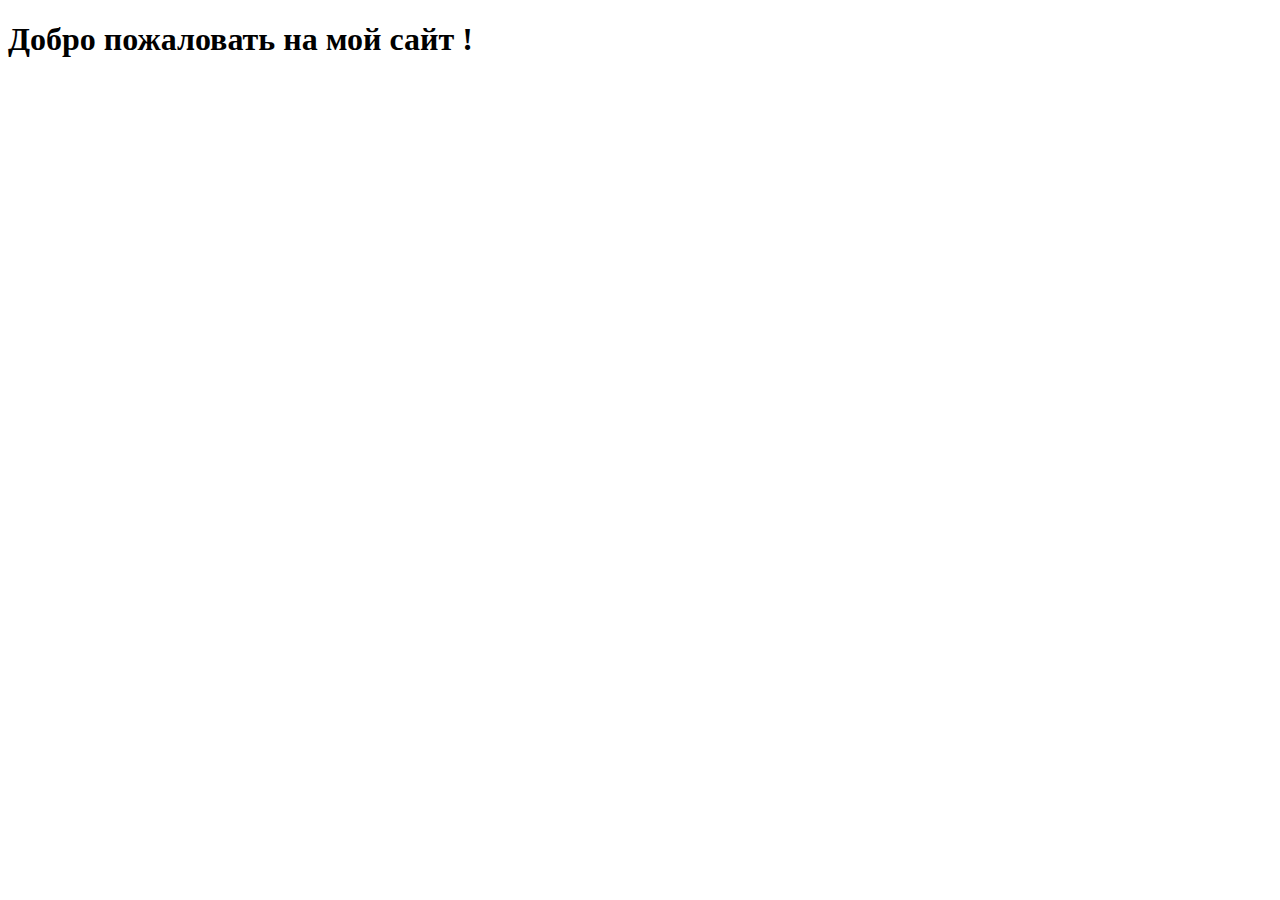
==== index.html @ 73c5ef03 "добавленная нулевая версия index.html" ====
<!DOCTYPE html>
<html lang="en">
<head>
    <meta charset="UTF-8">
    <meta name="viewport" content="width=device-width, initial-scale=1.0">
    <title>Welcome</title>
</head>
<body>
    <h1>Добро пожаловать на мой сайт !</h1>   
</body>
</html>
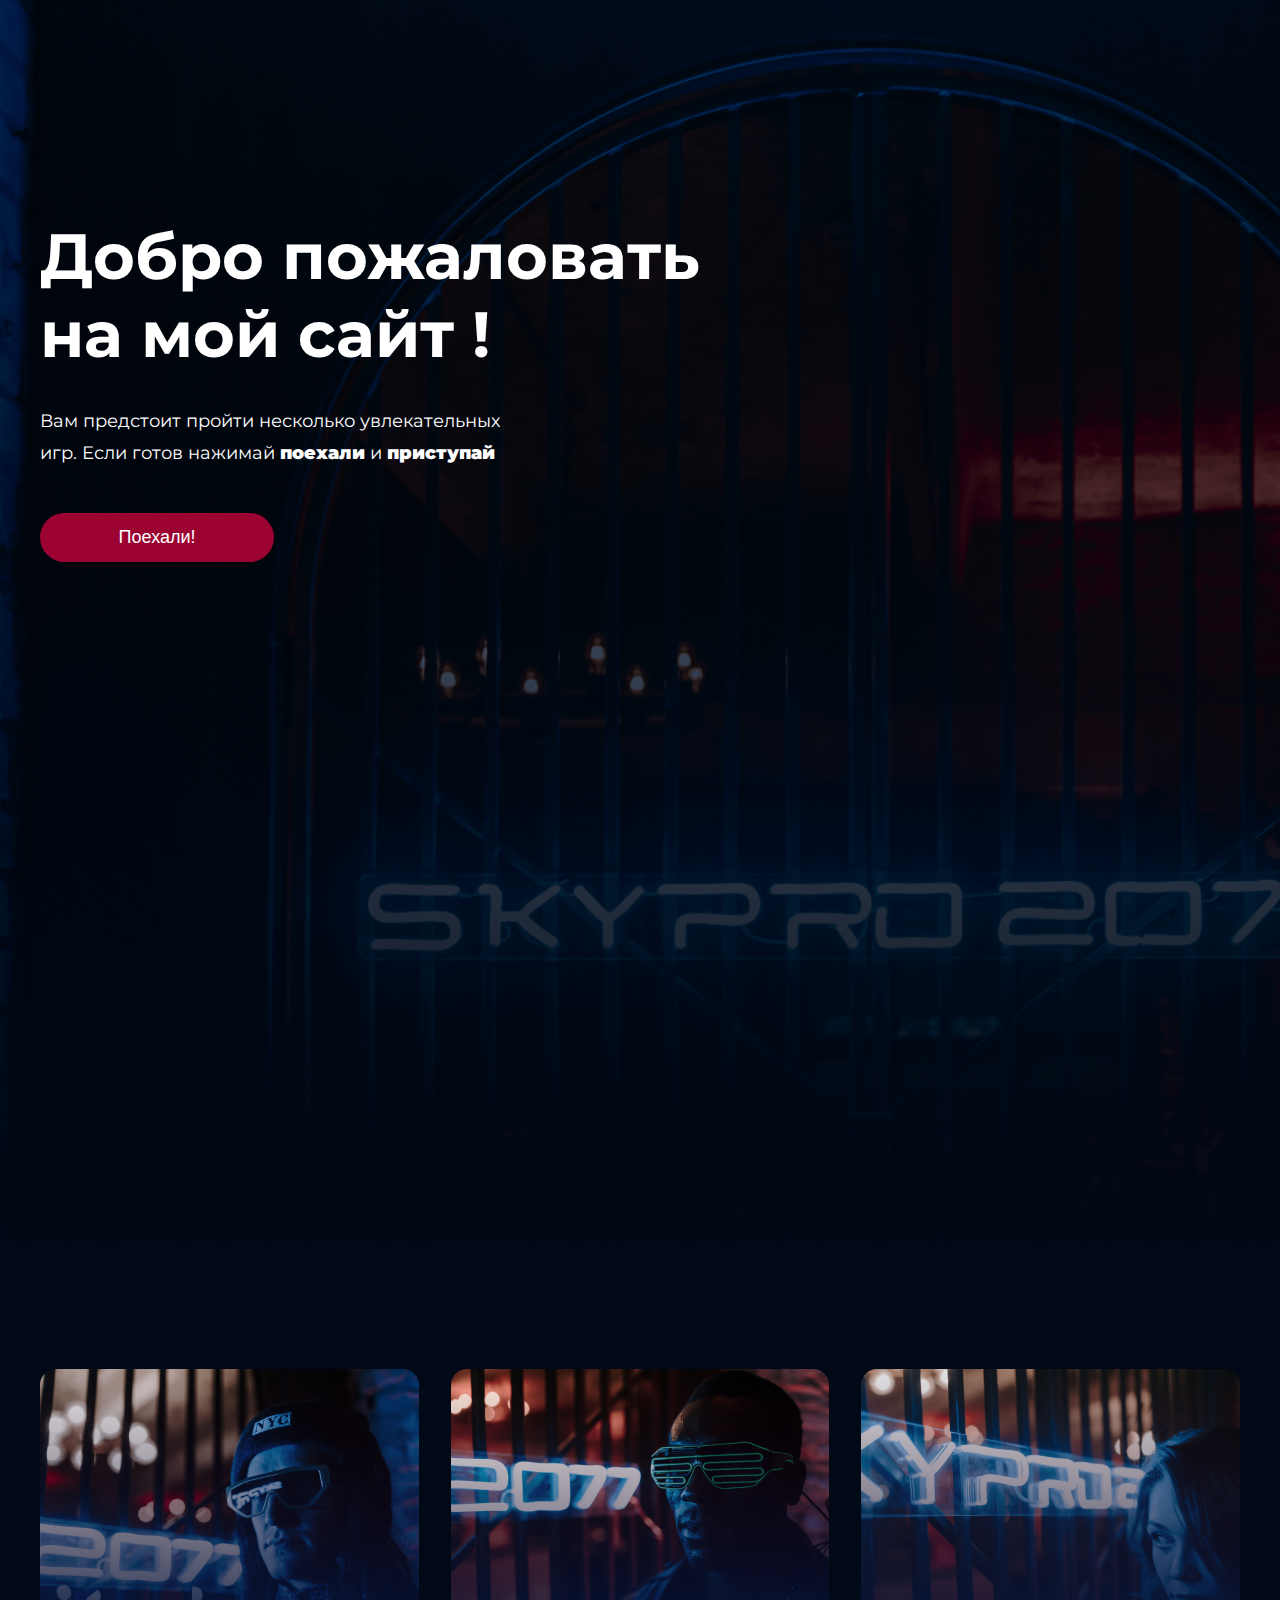
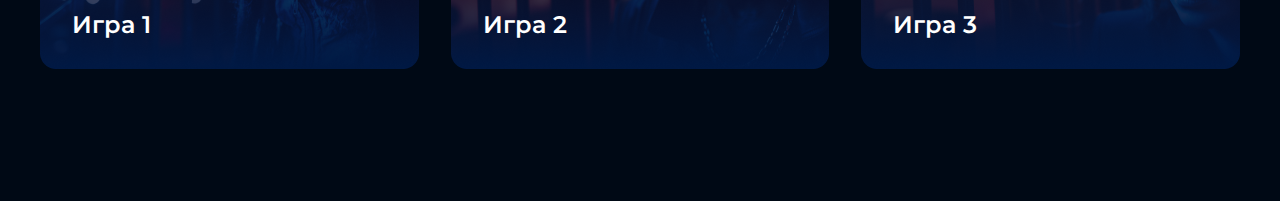
==== commit 0f955626: "сверстала блок макета будущего сайта index.html + css" ====
--- a/index.html
+++ b/index.html
@@ -4,8 +4,39 @@
     <meta charset="UTF-8">
     <meta name="viewport" content="width=device-width, initial-scale=1.0">
     <title>Welcome</title>
+    <link rel="stylesheet" href="style.css">
+    <link rel="preconnect" href="https://fonts.googleapis.com">
+    <link rel="preconnect" href="https://fonts.gstatic.com" crossorigin>
+    <link href="https://fonts.googleapis.com/css2?family=Montserrat:wght@400;600;700&display=swap" rel="stylesheet">
+
 </head>
 <body>
-    <h1>Добро пожаловать на мой сайт !</h1>   
+    <div class="body__content">
+            <!-- Header -->
+            <div class="header center">
+                <h1 class="header__text_top">Добро пожаловать <br>на мой сайт !</h1> 
+                <p class="header__text_content">Вам предстоит пройти несколько увлекательных игр. Если готов нажимай <span class="header__text_go"><b>поехали</b></span> и <span class="header__text_go"><b>приступай</b></span></p>
+                <div class="">
+                    <button class="header__button">Поехали!</button>
+                </div> 
+            </div>  
+       
+        <div class="content center">
+            <div class="game">
+               <a class="game__img" href=""><img src="./img/Rectangle 6.png" alt="Game">
+                    <p class="game__name">Игра 1</p>
+                </a>
+            </div>
+            <div class="game">
+                <a class="game__img" href=""><img src="./img/Rectangle 7.png" alt="Game">
+                <p class="game__name">Игра 2</p></a>
+            </div>
+            <div class="game">
+                <a class="game__img" href=""><img src="./img/Rectangle 8.png" alt="Game">
+                <p class="game__name">Игра 3</p></a>
+            </div>
+        </div>
+    </div>
+    
 </body>
 </html>--- a/style.css
+++ b/style.css
@@ -0,0 +1,92 @@
+* {
+  margin: 0;
+  padding: 0;
+}
+
+body {
+  font-family: Montserrat;
+}
+
+.body_content {
+  display: grid;
+  grid-template-columns: repeat(12, 1fr);
+  gap: 32px;
+}
+
+.center {
+  padding-left: calc(50% - 600px);
+  padding-right: calc(50% - 600px);
+}
+
+.header {
+  background: linear-gradient(180deg, rgba(0, 0, 0, 0) -7.355%, rgb(0, 9, 21) 100%), url(0001);
+  background-image: url(./img/Rectangle\ 1.png);
+  background-size: cover;
+  width: 1440px;
+  height: 1024px;
+  padding-top: 217px;
+}
+.header__text_top {
+  color: #FFF;
+  font-size: 64px;
+  font-style: normal;
+  font-weight: 700;
+  line-height: normal;
+}
+.header__text_content {
+  color: #FFF;
+  font-size: 18px;
+  font-style: normal;
+  font-weight: 400;
+  line-height: 32px;
+  width: 481px;
+  padding-top: 32px;
+  padding-bottom: 44px;
+}
+.header__text_go {
+  color: #FFF;
+  font-size: 18px;
+  font-style: normal;
+  font-weight: 700;
+  line-height: 32px;
+}
+.header__button {
+  box-sizing: border-box;
+  width: 234.063px;
+  height: 48.603px;
+  border-radius: 30px;
+  background: #9C0332;
+  color: #FFF;
+  font-size: 18px;
+  font-style: normal;
+  font-weight: 400;
+  line-height: normal;
+  border: none;
+}
+
+.content {
+  display: flex;
+  justify-content: center;
+  gap: 32px;
+  background-color: #000915;
+  box-sizing: border-box;
+  padding-top: 128px;
+  padding-bottom: 128px;
+  border: none;
+}
+
+.game__img {
+  position: relative;
+}
+.game__name {
+  color: #FFF;
+  font-family: Montserrat;
+  font-size: 24px;
+  font-style: normal;
+  font-weight: 600;
+  line-height: 32px;
+  box-sizing: border-box;
+  left: 32px;
+  bottom: 32px;
+  position: absolute;
+}/*# sourceMappingURL=style.css.map */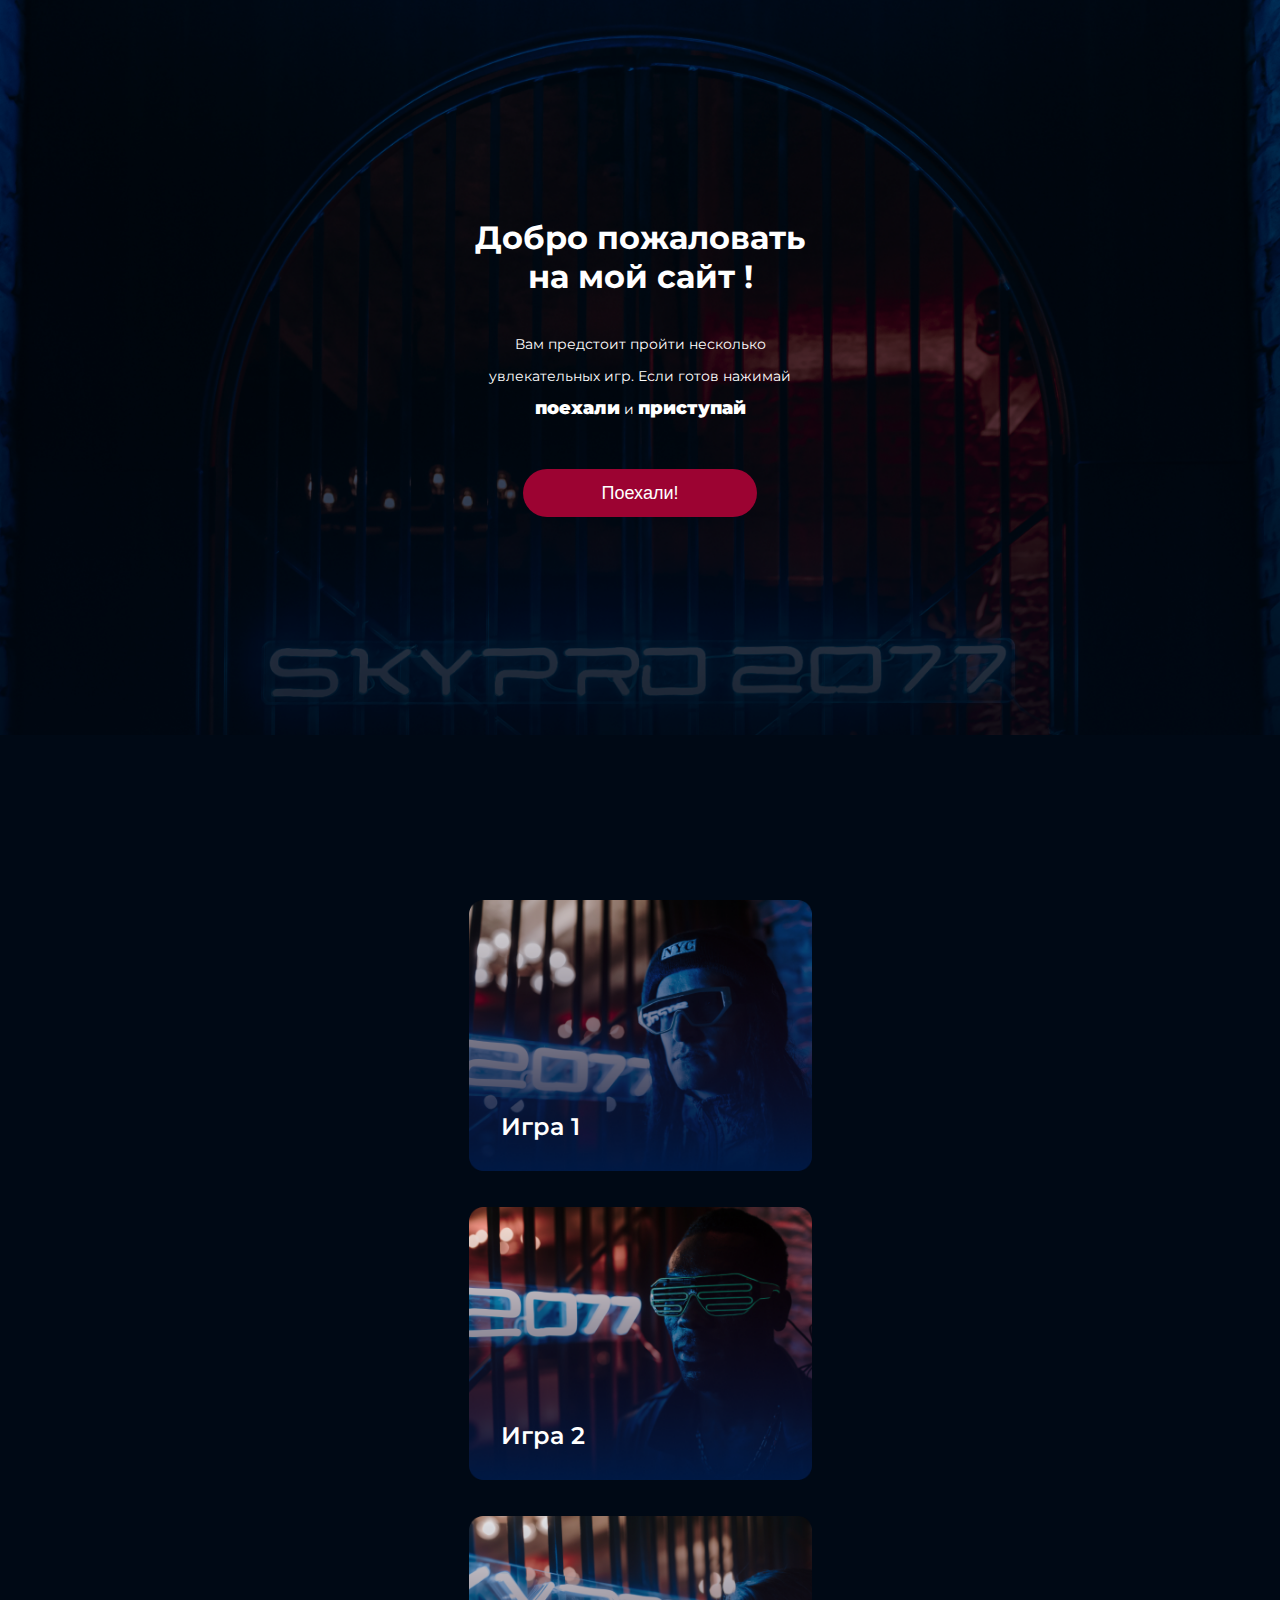
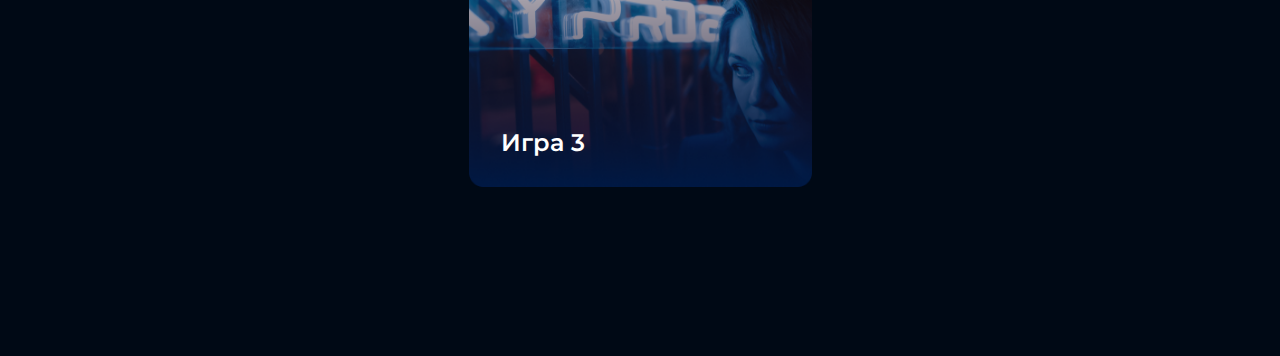
==== commit fff7a76f: "Создала мобильную версию сайта, создала файл JS  и задания в нем" ====
--- a/index.html
+++ b/index.html
@@ -16,23 +16,23 @@
             <div class="header center">
                 <h1 class="header__text_top">Добро пожаловать <br>на мой сайт !</h1> 
                 <p class="header__text_content">Вам предстоит пройти несколько увлекательных игр. Если готов нажимай <span class="header__text_go"><b>поехали</b></span> и <span class="header__text_go"><b>приступай</b></span></p>
-                <div class="">
+                <div class="button">
                     <button class="header__button">Поехали!</button>
                 </div> 
             </div>  
        
         <div class="content center">
             <div class="game">
-               <a class="game__img" href=""><img src="./img/Rectangle 6.png" alt="Game">
+               <a class="game__img" href="#"><img class="img__game_class" src="./img/Rectangle 6.png" alt="Game">
                     <p class="game__name">Игра 1</p>
                 </a>
             </div>
             <div class="game">
-                <a class="game__img" href=""><img src="./img/Rectangle 7.png" alt="Game">
+                <a class="game__img" href="#"><img class="img__game_class" src="./img/Rectangle 7.png" alt="Game">
                 <p class="game__name">Игра 2</p></a>
             </div>
             <div class="game">
-                <a class="game__img" href=""><img src="./img/Rectangle 8.png" alt="Game">
+                <a class="game__img" href="#"><img class="img__game_class" src="./img/Rectangle 8.png" alt="Game">
                 <p class="game__name">Игра 3</p></a>
             </div>
         </div>
--- a/style.css
+++ b/style.css
@@ -1,3 +1,4 @@
+@charset "UTF-8";
 * {
   margin: 0;
   padding: 0;
@@ -5,12 +6,6 @@
 
 body {
   font-family: Montserrat;
-}
-
-.body_content {
-  display: grid;
-  grid-template-columns: repeat(12, 1fr);
-  gap: 32px;
 }
 
 .center {
@@ -22,7 +17,6 @@
   background: linear-gradient(180deg, rgba(0, 0, 0, 0) -7.355%, rgb(0, 9, 21) 100%), url(0001);
   background-image: url(./img/Rectangle\ 1.png);
   background-size: cover;
-  width: 1440px;
   height: 1024px;
   padding-top: 217px;
 }
@@ -68,10 +62,9 @@
   display: flex;
   justify-content: center;
   gap: 32px;
+  flex-wrap: nowrap;
+  box-sizing: border-box;
   background-color: #000915;
-  box-sizing: border-box;
-  padding-top: 128px;
-  padding-bottom: 128px;
   border: none;
 }
 
@@ -89,4 +82,41 @@
   left: 32px;
   bottom: 32px;
   position: absolute;
+}
+
+/* Стили для мобильного */
+@media (min-width: 375px) and (max-width: 1439px) {
+  .center {
+    padding-left: calc(50% - 171px);
+    padding-right: calc(50% - 171px);
+  }
+  .header {
+    height: 735px;
+    display: flex;
+    flex-direction: column;
+    align-content: center;
+    justify-content: center;
+    align-items: center;
+    padding-top: 0px;
+  }
+  .header__text_top {
+    font-size: 32px;
+    line-height: 39px;
+    text-align: center;
+  }
+  .header__text_content {
+    width: auto;
+    font-size: 14px;
+    text-align: center;
+  }
+  .content {
+    display: flex;
+    flex-direction: column;
+    gap: 32px;
+    background-color: #000915;
+    height: 1221px;
+  }
+  .img__game_class {
+    width: 343px;
+  }
 }/*# sourceMappingURL=style.css.map */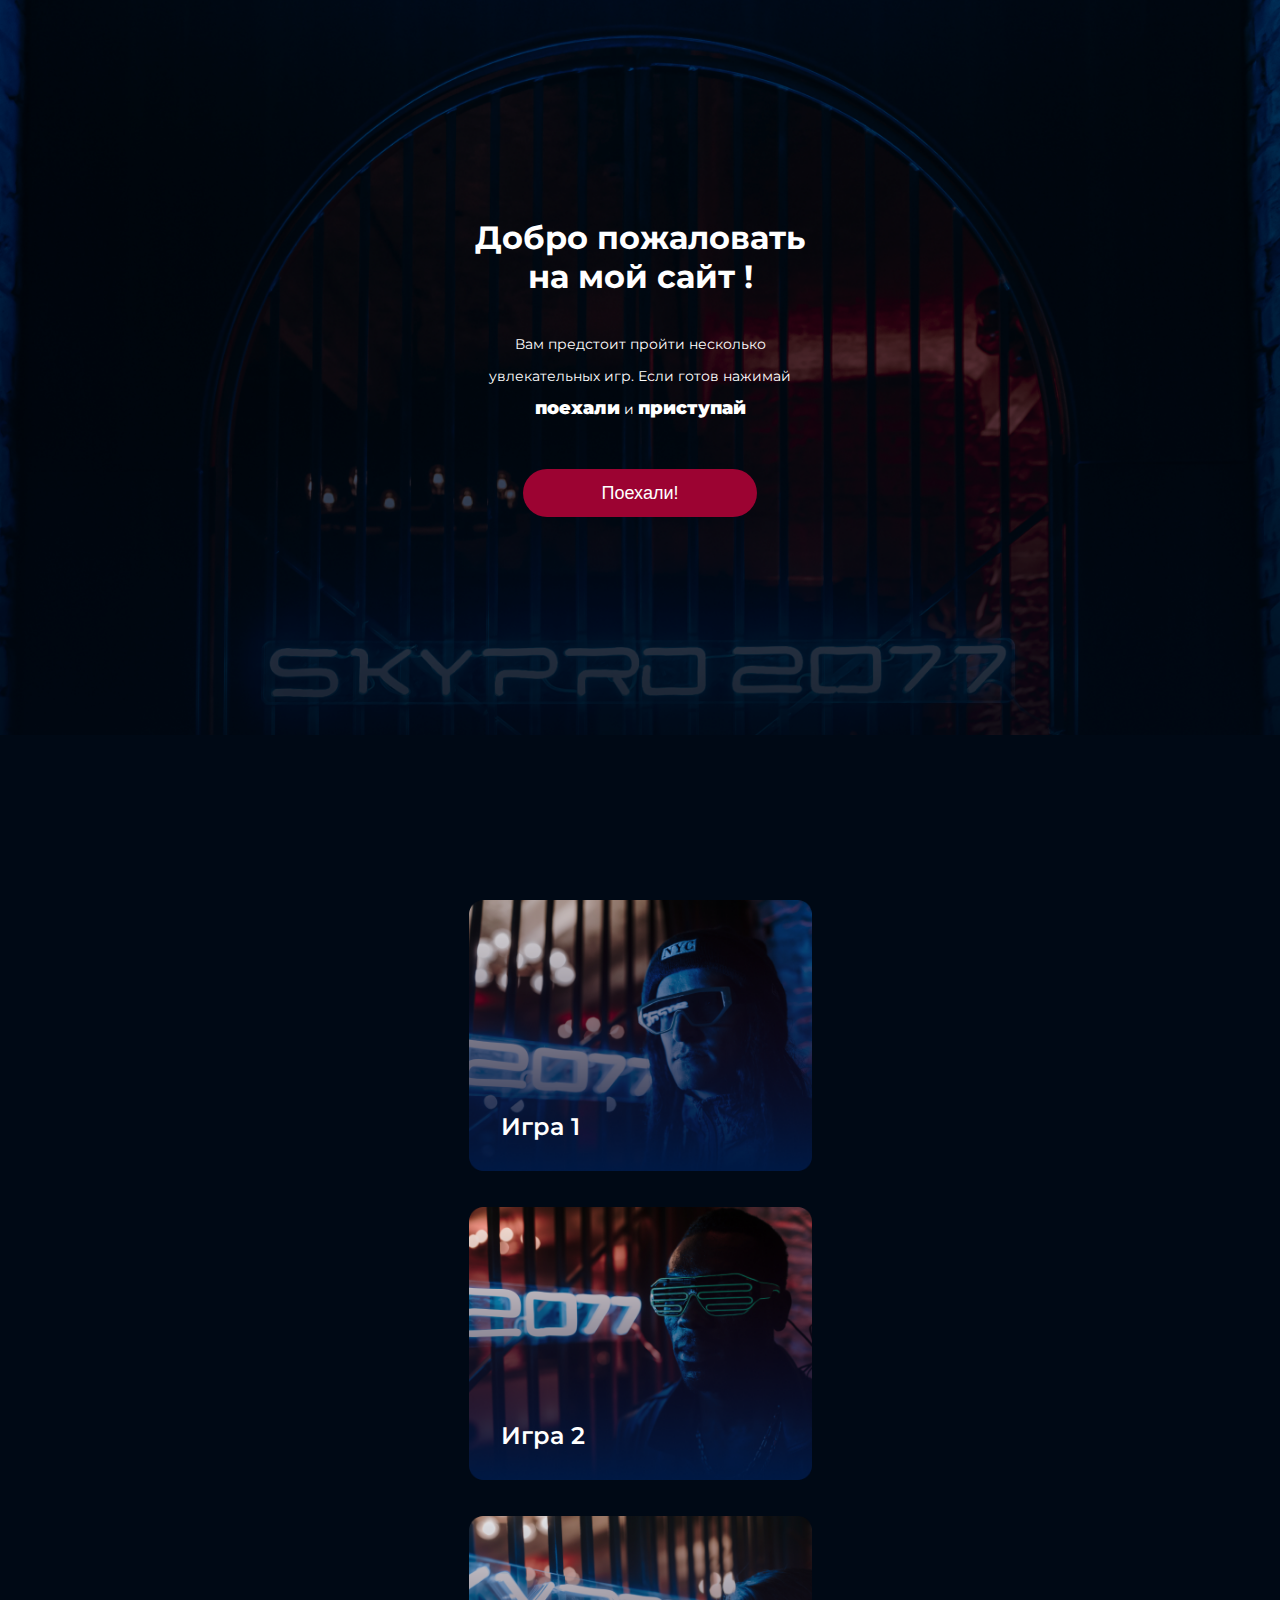
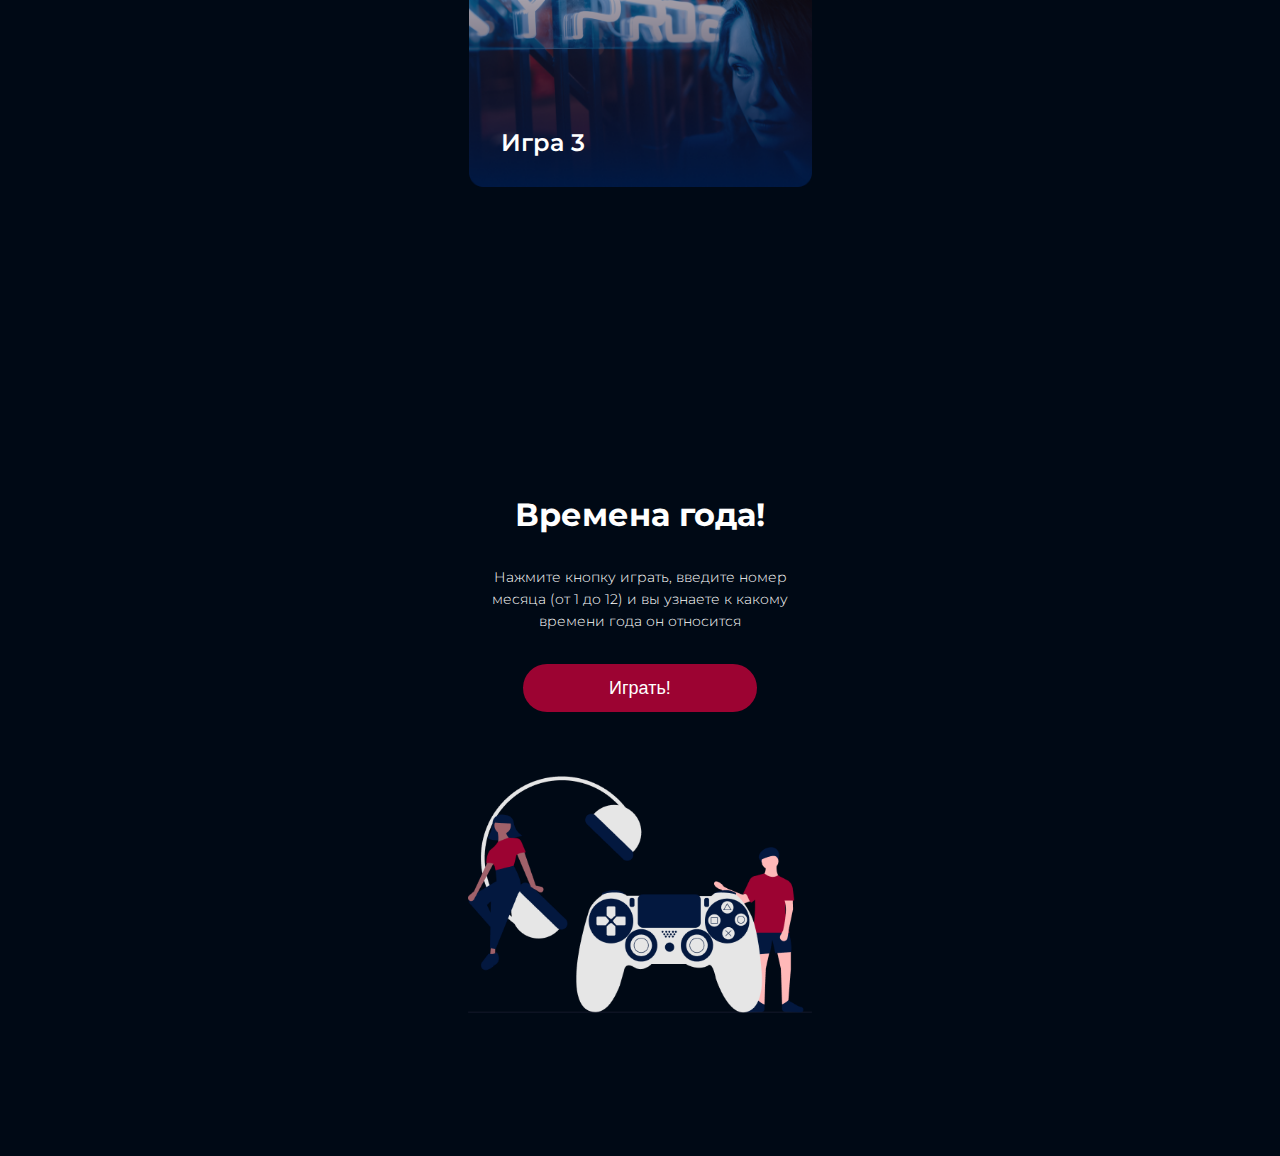
==== commit 0a057e65: "Добавлены изменения в верстку сайта и выполнены упражнения 3го урока в js" ====
--- a/index.html
+++ b/index.html
@@ -7,7 +7,7 @@
     <link rel="stylesheet" href="style.css">
     <link rel="preconnect" href="https://fonts.googleapis.com">
     <link rel="preconnect" href="https://fonts.gstatic.com" crossorigin>
-    <link href="https://fonts.googleapis.com/css2?family=Montserrat:wght@400;600;700&display=swap" rel="stylesheet">
+    <link href="https://fonts.googleapis.com/css2?family=Montserrat:wght@300;400;600;700&display=swap" rel="stylesheet">
 
 </head>
 <body>
@@ -16,8 +16,8 @@
             <div class="header center">
                 <h1 class="header__text_top">Добро пожаловать <br>на мой сайт !</h1> 
                 <p class="header__text_content">Вам предстоит пройти несколько увлекательных игр. Если готов нажимай <span class="header__text_go"><b>поехали</b></span> и <span class="header__text_go"><b>приступай</b></span></p>
-                <div class="button">
-                    <button class="header__button">Поехали!</button>
+                <div class="">
+                    <button class="header__button button">Поехали!</button>
                 </div> 
             </div>  
        
@@ -36,7 +36,18 @@
                 <p class="game__name">Игра 3</p></a>
             </div>
         </div>
+        <div class="content__next center">
+            <div class="content__next_left">
+                <h2 class="content__next_text_top">Времена года!</h2> 
+                <p class="content__next_text">Нажмите кнопку играть, введите номер месяца (от 1 до 12) и вы узнаете к какому времени года он относится</p>
+                <div class="">
+                    <button class="content__next_button button">Играть!</button>
+                </div> 
+            </div>
+            <div class="content__next_right">
+                <a class="" href="#"><img class="content__next_img" src="./img/imagegamef.png" alt="Game"></a>
+            </div>
+        </div>
     </div>
-    
 </body>
 </html>--- a/style.css
+++ b/style.css
@@ -11,6 +11,10 @@
 .center {
   padding-left: calc(50% - 600px);
   padding-right: calc(50% - 600px);
+}
+
+.button:hover {
+  background: rgb(235, 68, 63);
 }
 
 .header {
@@ -54,15 +58,17 @@
   font-size: 18px;
   font-style: normal;
   font-weight: 400;
-  line-height: normal;
+  line-height: 22px;
   border: none;
 }
 
 .content {
+  height: 556px;
   display: flex;
   justify-content: center;
   gap: 32px;
   flex-wrap: nowrap;
+  align-items: center;
   box-sizing: border-box;
   background-color: #000915;
   border: none;
@@ -82,6 +88,50 @@
   left: 32px;
   bottom: 32px;
   position: absolute;
+}
+
+.content__next {
+  height: 800px;
+  background: rgb(0, 9, 21);
+  display: flex;
+  flex-direction: row;
+  justify-content: center;
+  align-items: center;
+  gap: 135px;
+}
+.content__next_left {
+  display: flex;
+  flex-direction: column;
+  gap: 32px;
+}
+.content__next_text_top {
+  color: #FFF;
+  font-family: Montserrat;
+  font-size: 48px;
+  font-style: normal;
+  font-weight: 700;
+  line-height: 59px;
+}
+.content__next_text {
+  color: #FFF;
+  font-family: Montserrat;
+  font-size: 18px;
+  font-style: normal;
+  font-weight: 300;
+  line-height: 32px;
+}
+.content__next_button {
+  box-sizing: border-box;
+  width: 234.06px;
+  height: 48.6px;
+  border-radius: 30px;
+  background: rgb(156, 3, 50);
+  color: #FFF;
+  font-size: 18px;
+  font-style: normal;
+  font-weight: 400;
+  line-height: 22px;
+  border: none;
 }
 
 /* Стили для мобильного */
@@ -119,4 +169,25 @@
   .img__game_class {
     width: 343px;
   }
+  .content__next {
+    display: flex;
+    flex-direction: column;
+    gap: 64px;
+  }
+  .content__next_left {
+    align-items: center;
+  }
+  .content__next_text_top {
+    font-size: 32px;
+    line-height: 39px;
+    text-align: center;
+  }
+  .content__next_text {
+    font-size: 14px;
+    line-height: 22px;
+    text-align: center;
+  }
+  .content__next_img {
+    width: 344px;
+  }
 }/*# sourceMappingURL=style.css.map */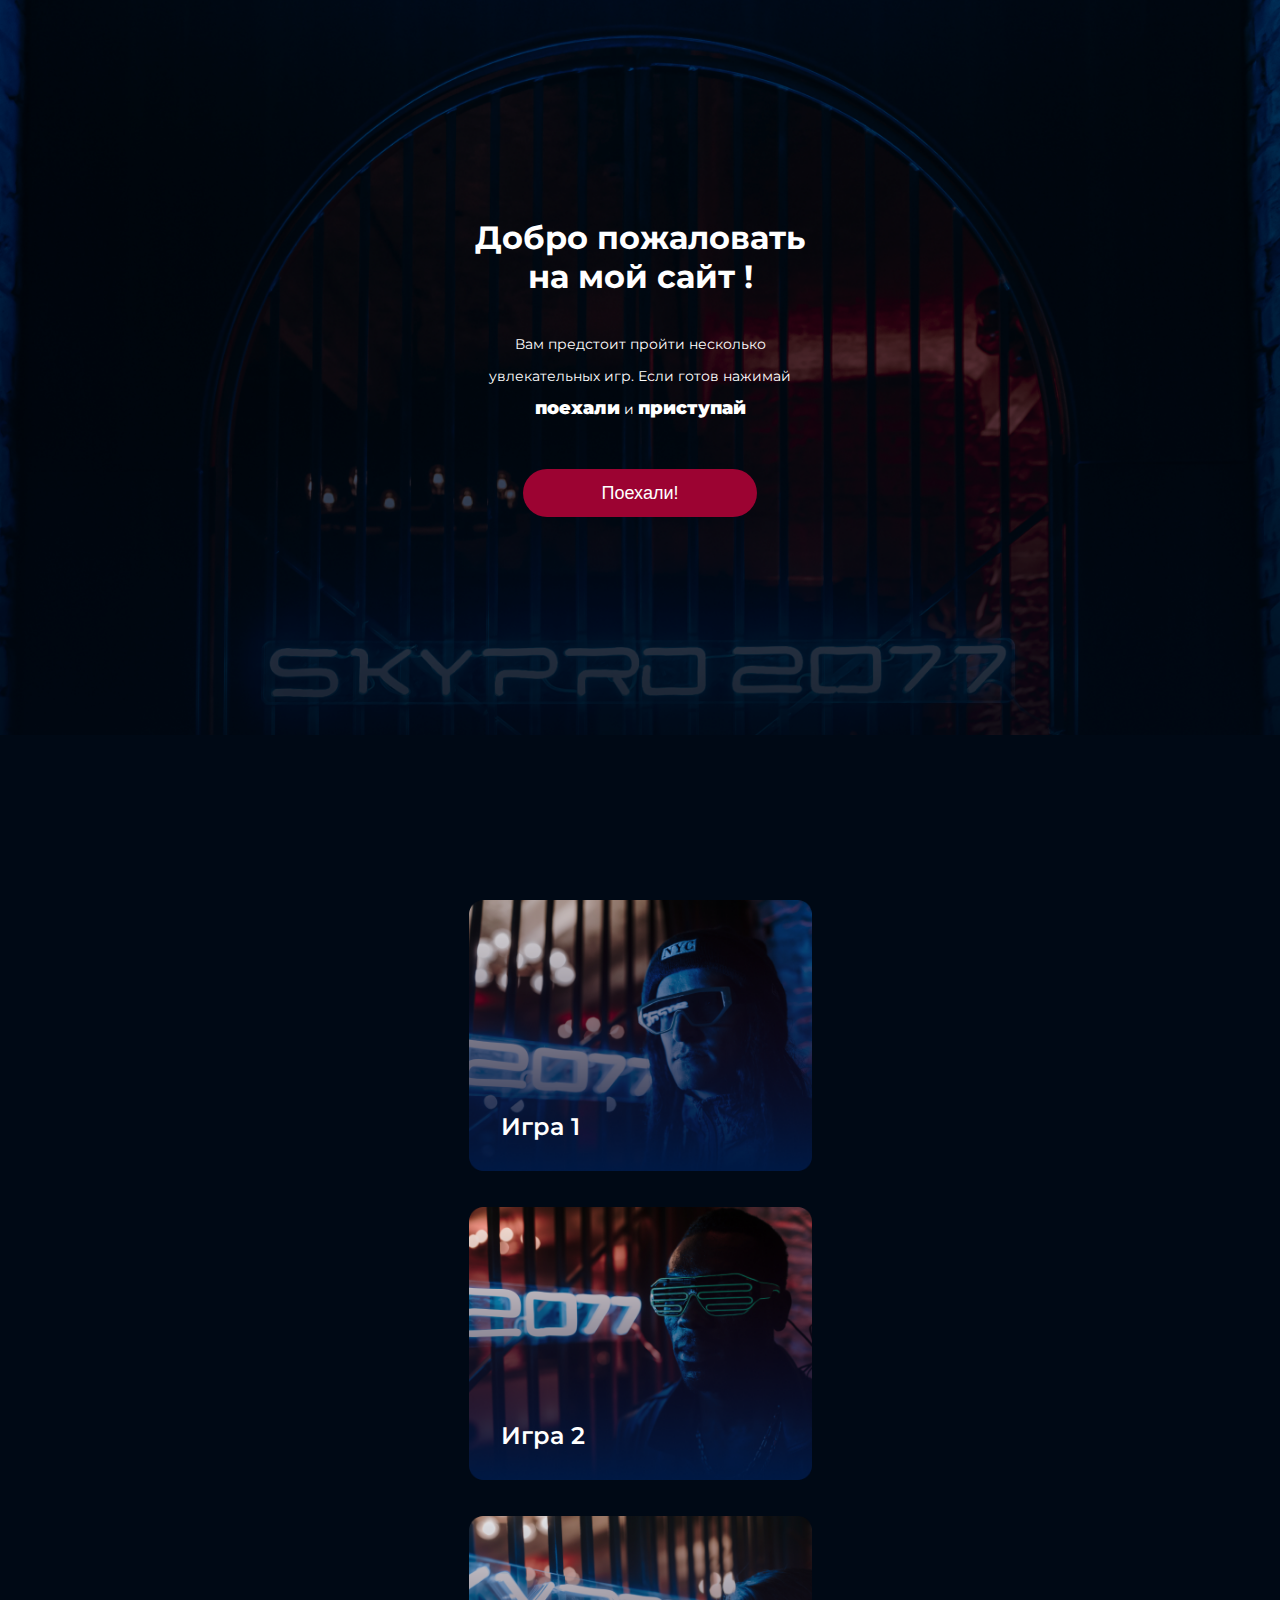
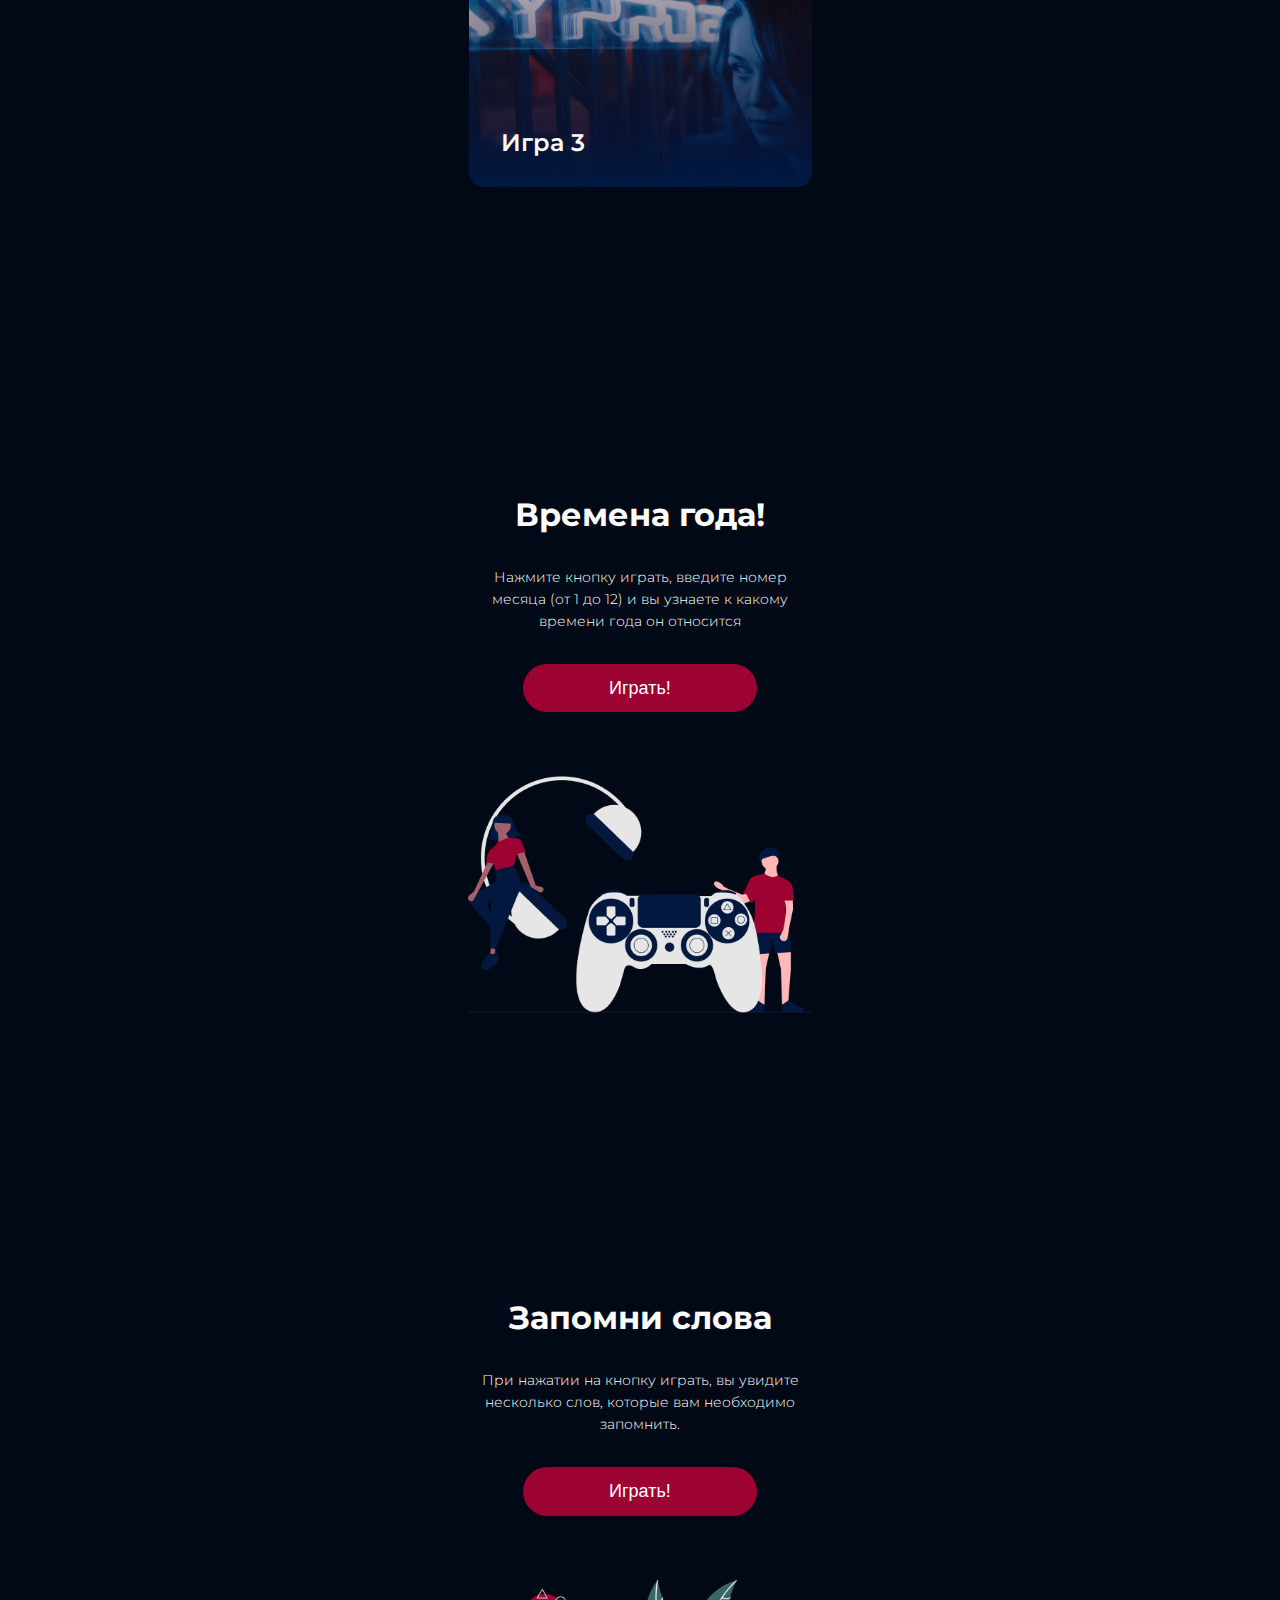
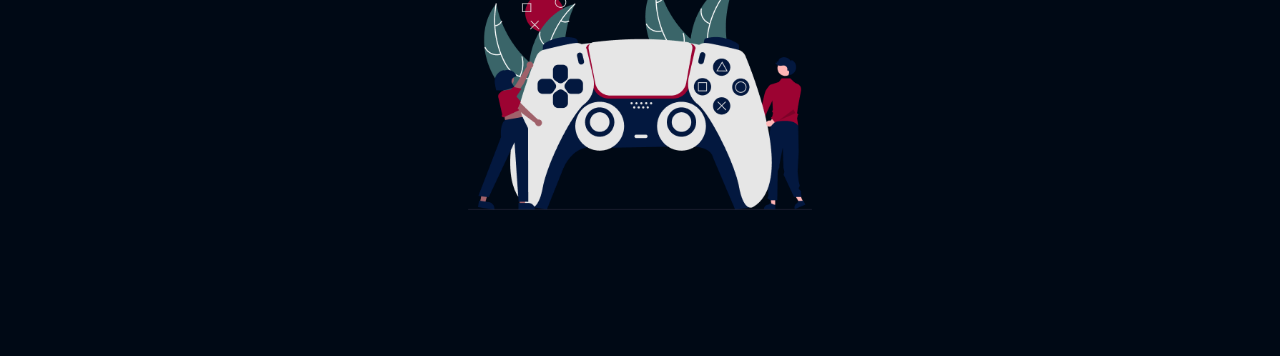
==== commit 4b67a4b7: "Добавлен блок с игрой" ====
--- a/index.html
+++ b/index.html
@@ -23,29 +23,41 @@
        
         <div class="content center">
             <div class="game">
-               <a class="game__img" href="#"><img class="img__game_class" src="./img/Rectangle 6.png" alt="Game">
+               <a class="game__img" href="#"><img class="img__game" src="./img/Rectangle 6.png" alt="Game">
                     <p class="game__name">Игра 1</p>
                 </a>
             </div>
             <div class="game">
-                <a class="game__img" href="#"><img class="img__game_class" src="./img/Rectangle 7.png" alt="Game">
+                <a class="game__img" href="#"><img class="img__game" src="./img/Rectangle 7.png" alt="Game">
                 <p class="game__name">Игра 2</p></a>
             </div>
             <div class="game">
-                <a class="game__img" href="#"><img class="img__game_class" src="./img/Rectangle 8.png" alt="Game">
+                <a class="game__img" href="#"><img class="img__game" src="./img/Rectangle 8.png" alt="Game">
                 <p class="game__name">Игра 3</p></a>
             </div>
         </div>
-        <div class="content__next center">
-            <div class="content__next_left">
-                <h2 class="content__next_text_top">Времена года!</h2> 
-                <p class="content__next_text">Нажмите кнопку играть, введите номер месяца (от 1 до 12) и вы узнаете к какому времени года он относится</p>
-                <div class="">
-                    <button class="content__next_button button">Играть!</button>
+        <div class="content-next center">
+            <div class="content-next_left">
+                <h2 class="content-next__top">Времена года!</h2> 
+                <p class="content-next__text">Нажмите кнопку играть, введите номер месяца (от 1 до 12) и вы узнаете к какому времени года он относится</p>
+                <div>
+                    <button class="content-next__button button">Играть!</button>
                 </div> 
             </div>
-            <div class="content__next_right">
-                <a class="" href="#"><img class="content__next_img" src="./img/imagegamef.png" alt="Game"></a>
+            <div class="content-next_right">
+                <a class="" href="#"><img class="content-next__img" src="./img/imagegamef.png" alt="Game"></a>
+            </div>
+        </div>
+        <div class="content-next content-next_reverse center">
+            <div class="content-next_right">
+                <a class="" href="#"><img class="content-next__img" src="./img/undraw_gaming.png" alt="Game"></a>
+            </div>
+            <div class="content-next_left">
+                <h2 class="content-next__top">Запомни слова</h2> 
+                <p class="content-next__text">При нажатии на кнопку играть, вы увидите несколько слов, которые вам необходимо запомнить.</p>
+                <div>
+                    <button class="content-next__button button">Играть!</button>
+                </div> 
             </div>
         </div>
     </div>
--- a/style.css
+++ b/style.css
@@ -74,6 +74,11 @@
   border: none;
 }
 
+.img__game:hover {
+  border: 3px solid rgb(68, 210, 255);
+  border-radius: 16px;
+}
+
 .game__img {
   position: relative;
 }
@@ -90,7 +95,7 @@
   position: absolute;
 }
 
-.content__next {
+.content-next {
   height: 800px;
   background: rgb(0, 9, 21);
   display: flex;
@@ -99,12 +104,12 @@
   align-items: center;
   gap: 135px;
 }
-.content__next_left {
+.content-next_left {
   display: flex;
   flex-direction: column;
   gap: 32px;
 }
-.content__next_text_top {
+.content-next__top {
   color: #FFF;
   font-family: Montserrat;
   font-size: 48px;
@@ -112,7 +117,7 @@
   font-weight: 700;
   line-height: 59px;
 }
-.content__next_text {
+.content-next__text {
   color: #FFF;
   font-family: Montserrat;
   font-size: 18px;
@@ -120,7 +125,7 @@
   font-weight: 300;
   line-height: 32px;
 }
-.content__next_button {
+.content-next__button {
   box-sizing: border-box;
   width: 234.06px;
   height: 48.6px;
@@ -166,28 +171,33 @@
     background-color: #000915;
     height: 1221px;
   }
-  .img__game_class {
+  .img__game {
     width: 343px;
   }
-  .content__next {
+  .content-next {
     display: flex;
     flex-direction: column;
     gap: 64px;
   }
-  .content__next_left {
+  .content-next_left {
     align-items: center;
   }
-  .content__next_text_top {
+  .content-next__top {
     font-size: 32px;
     line-height: 39px;
     text-align: center;
   }
-  .content__next_text {
+  .content-next__text {
     font-size: 14px;
     line-height: 22px;
     text-align: center;
   }
-  .content__next_img {
+  .content-next__img {
     width: 344px;
   }
+  .content-next_reverse {
+    display: flex;
+    flex-direction: column-reverse;
+    gap: 64px;
+  }
 }/*# sourceMappingURL=style.css.map */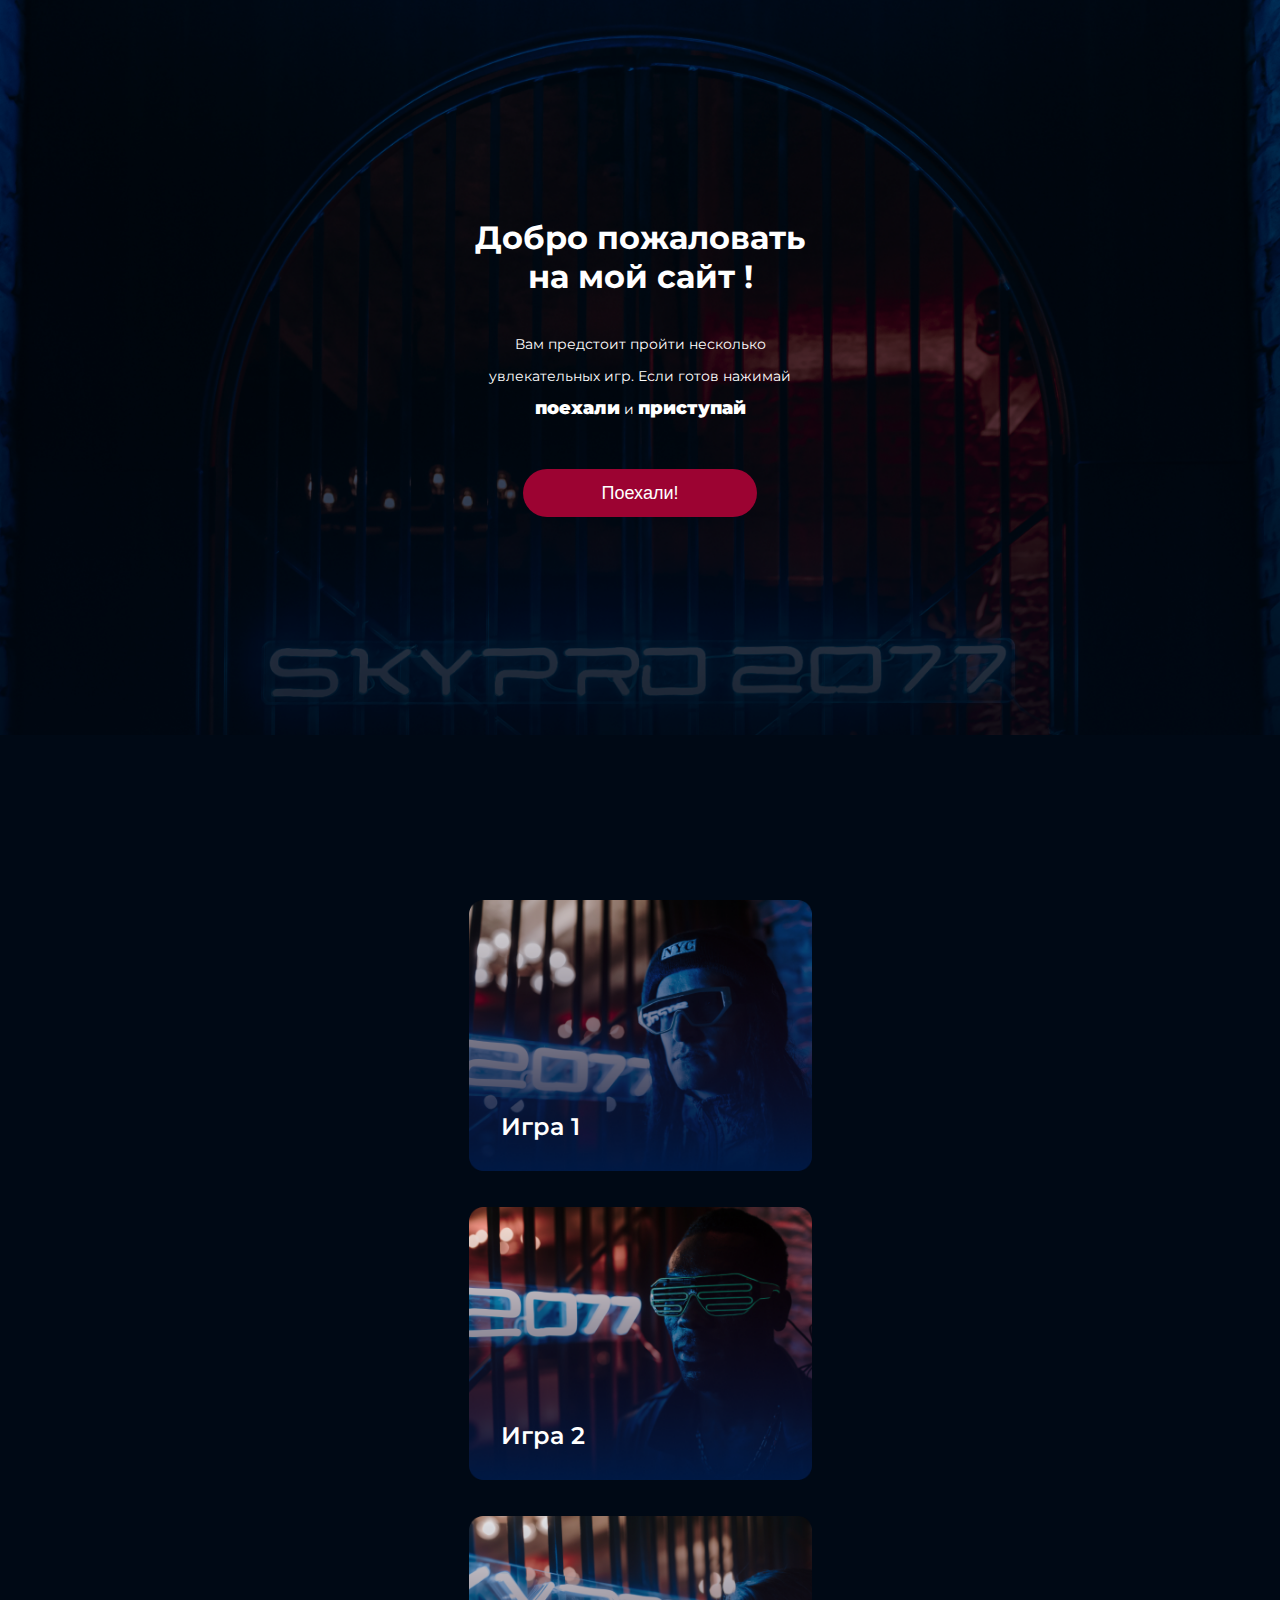
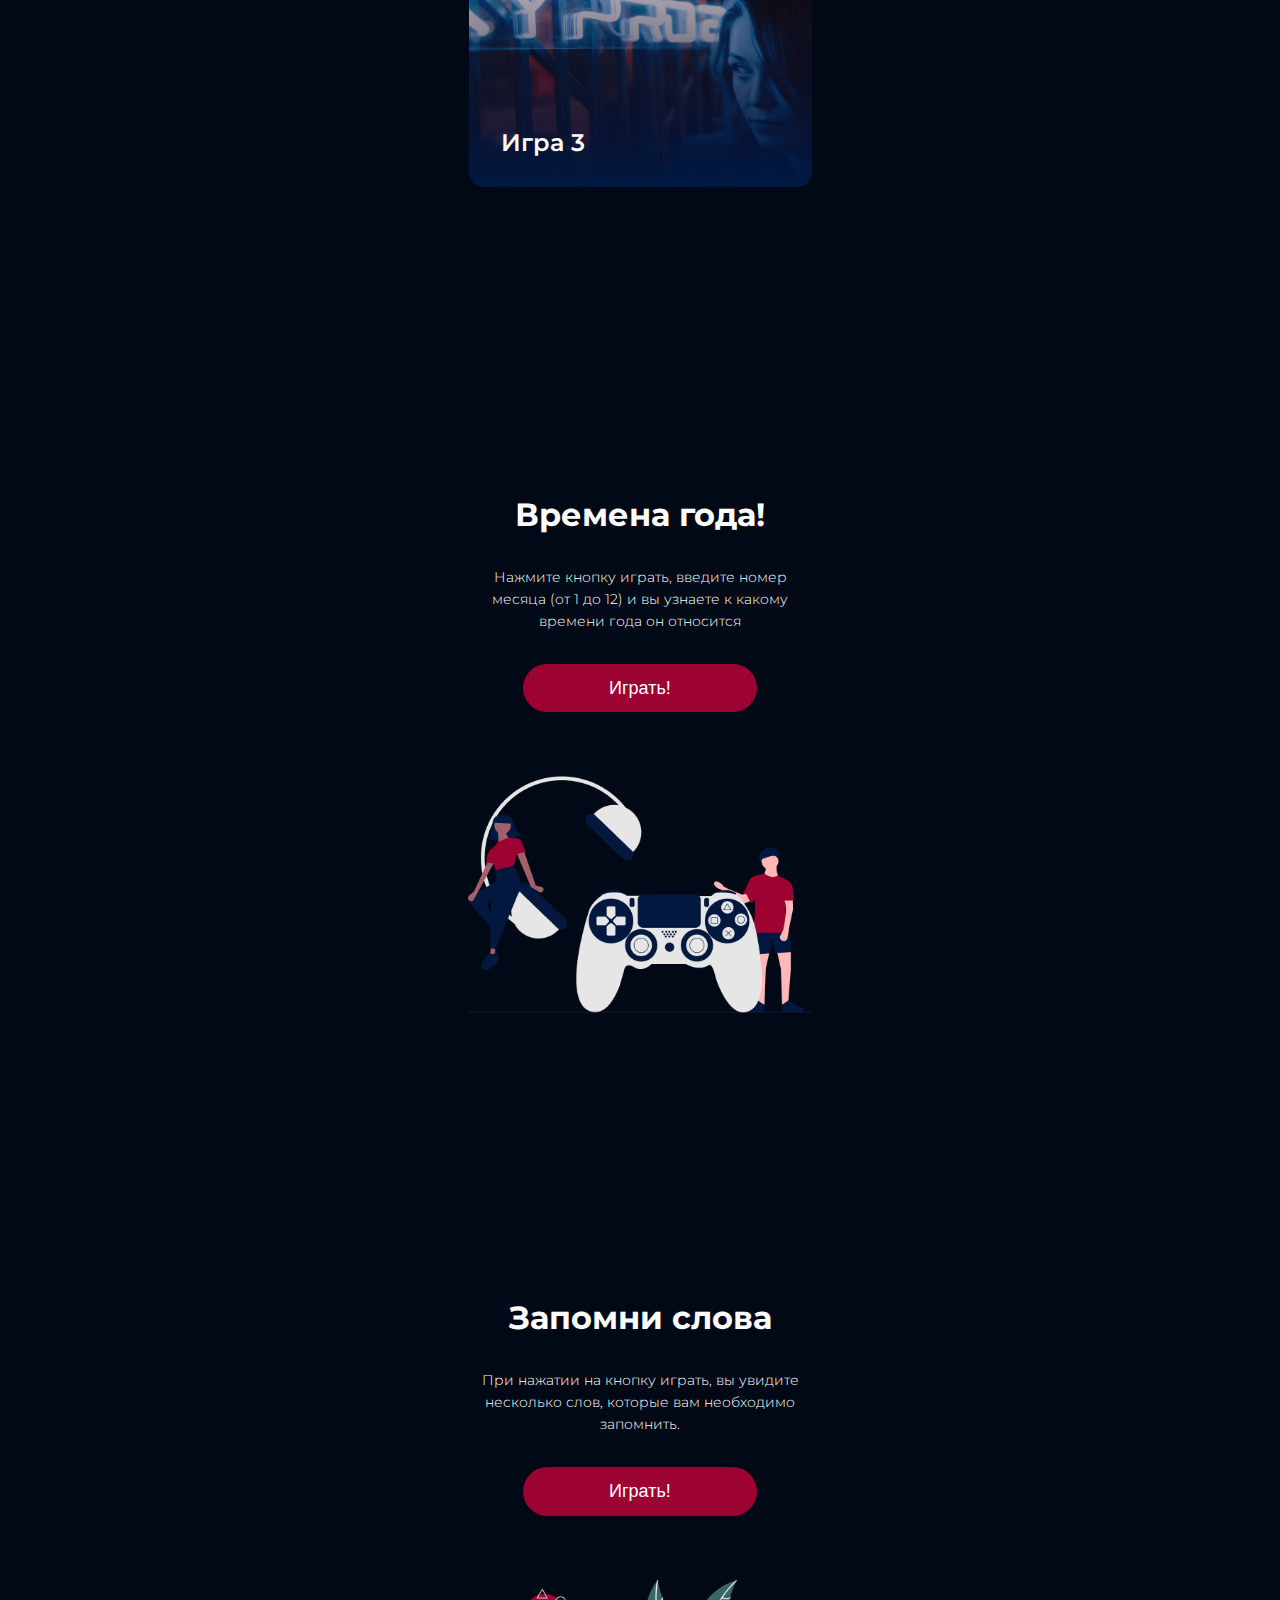
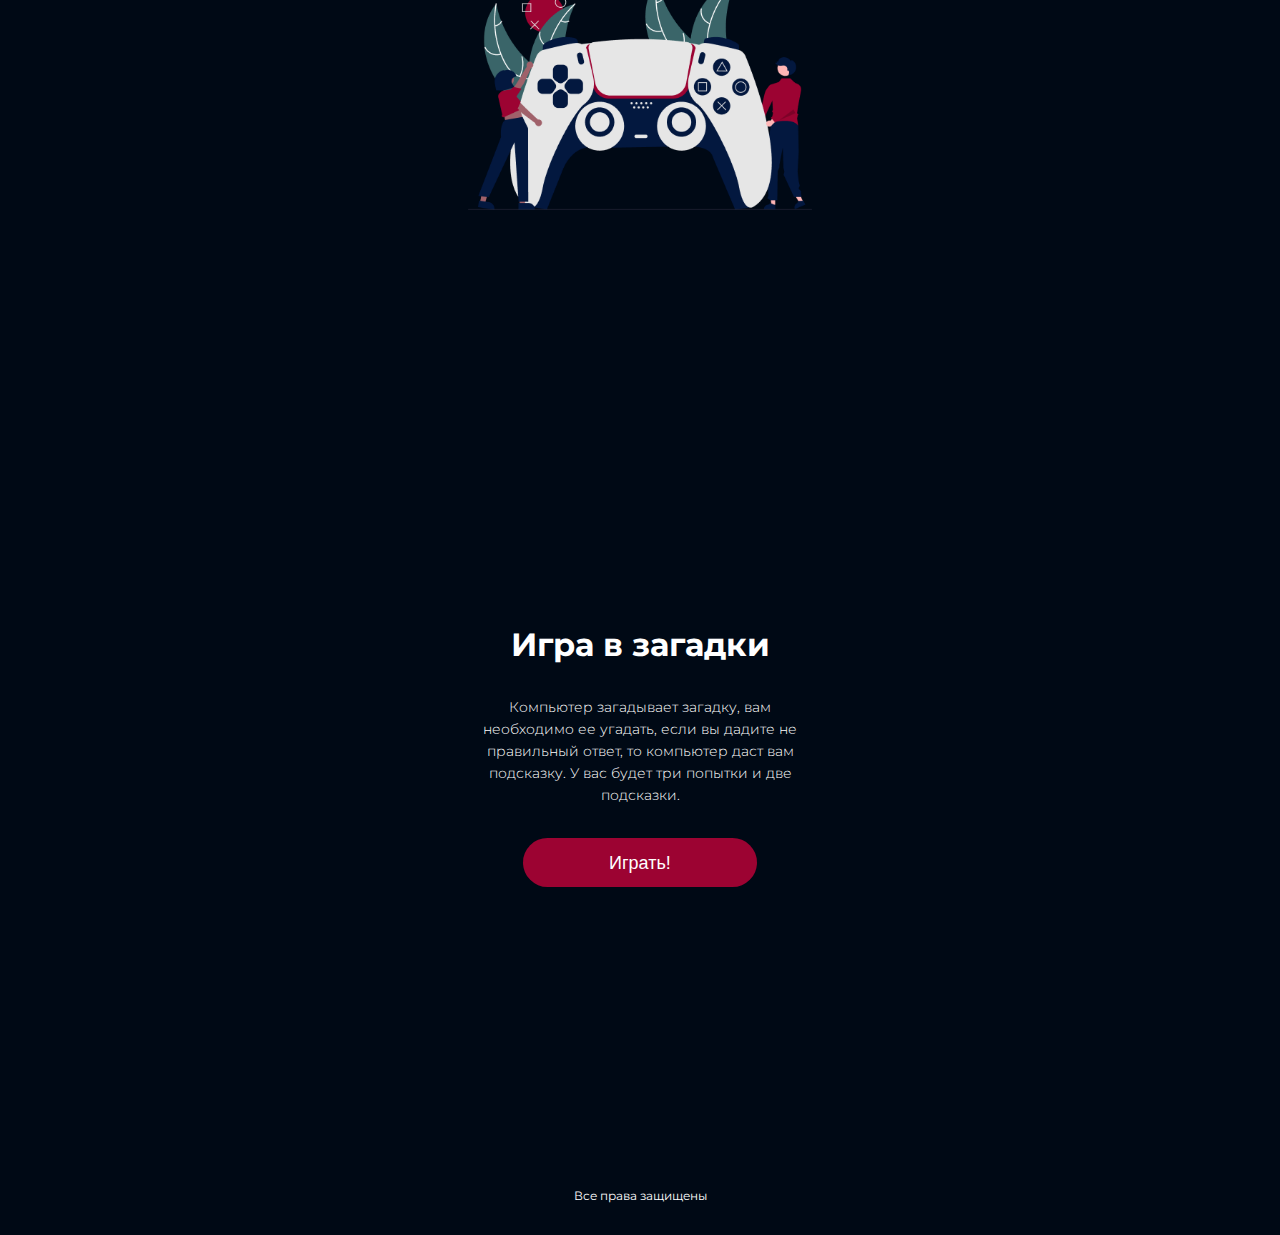
==== commit e1523684: "Сделано hw5, дополнительно добавлен рабочий файл game.js с кодом для главной странички" ====
--- a/index.html
+++ b/index.html
@@ -41,7 +41,7 @@
                 <h2 class="content-next__top">Времена года!</h2> 
                 <p class="content-next__text">Нажмите кнопку играть, введите номер месяца (от 1 до 12) и вы узнаете к какому времени года он относится</p>
                 <div>
-                    <button class="content-next__button button">Играть!</button>
+                    <button class="content-next__button button" onclick="seasons()">Играть!</button>
                 </div> 
             </div>
             <div class="content-next_right">
@@ -60,6 +60,20 @@
                 </div> 
             </div>
         </div>
+        <div class="content-next center">
+            <div class="content-next_singl">
+                <h2 class="content-next__top">Игра в загадки</h2> 
+                <p class="content-next__text singl">Компьютер загадывает загадку, вам необходимо ее угадать, если вы дадите не правильный ответ, то компьютер даст вам подсказку. У вас будет три попытки и две подсказки.</p>
+                <div>
+                    <button class="content-next__button button">Играть!</button>
+                </div> 
+            </div>
+        </div>
     </div>
+    <footer class="footer">
+        <div class="footer__text">Все права защищены</div>
+    </footer>
+    <script defer src="./game.js">
+    </script>
 </body>
 </html>--- a/style.css
+++ b/style.css
@@ -67,7 +67,6 @@
   display: flex;
   justify-content: center;
   gap: 32px;
-  flex-wrap: nowrap;
   align-items: center;
   box-sizing: border-box;
   background-color: #000915;
@@ -102,7 +101,7 @@
   flex-direction: row;
   justify-content: center;
   align-items: center;
-  gap: 135px;
+  row-gap: 135px;
 }
 .content-next_left {
   display: flex;
@@ -137,6 +136,34 @@
   font-weight: 400;
   line-height: 22px;
   border: none;
+}
+.content-next_singl {
+  display: flex;
+  flex-wrap: wrap;
+  flex-direction: column;
+  gap: 32px;
+  justify-content: center;
+  align-items: center;
+  max-width: 1200px;
+}
+.content-next_singl .singl {
+  text-align: center;
+}
+
+.footer {
+  background: rgb(0, 9, 21);
+  box-sizing: border-box;
+  padding-top: 32px;
+  padding-bottom: 32px;
+}
+.footer__text {
+  color: #FFF;
+  font-family: Montserrat;
+  font-size: 12px;
+  font-weight: 400;
+  line-height: 15px;
+  letter-spacing: 0px;
+  text-align: center;
 }
 
 /* Стили для мобильного */
